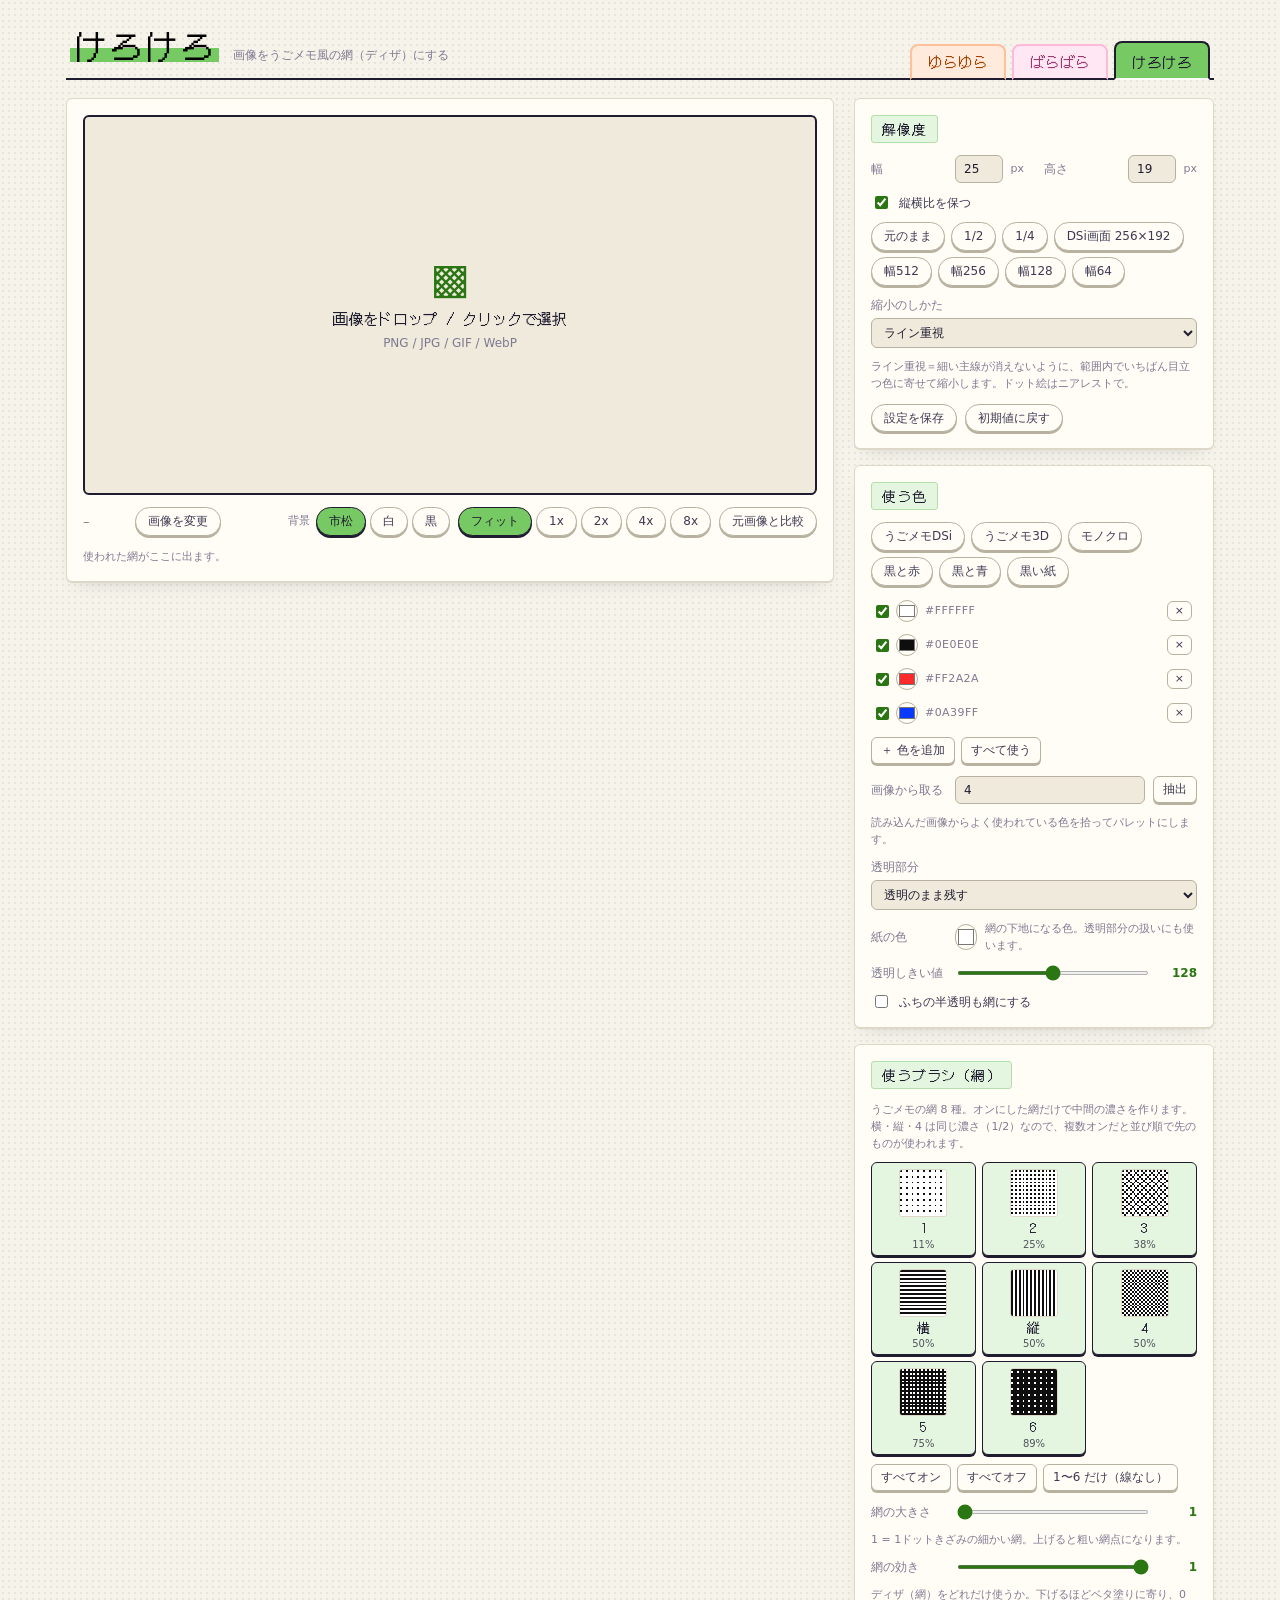
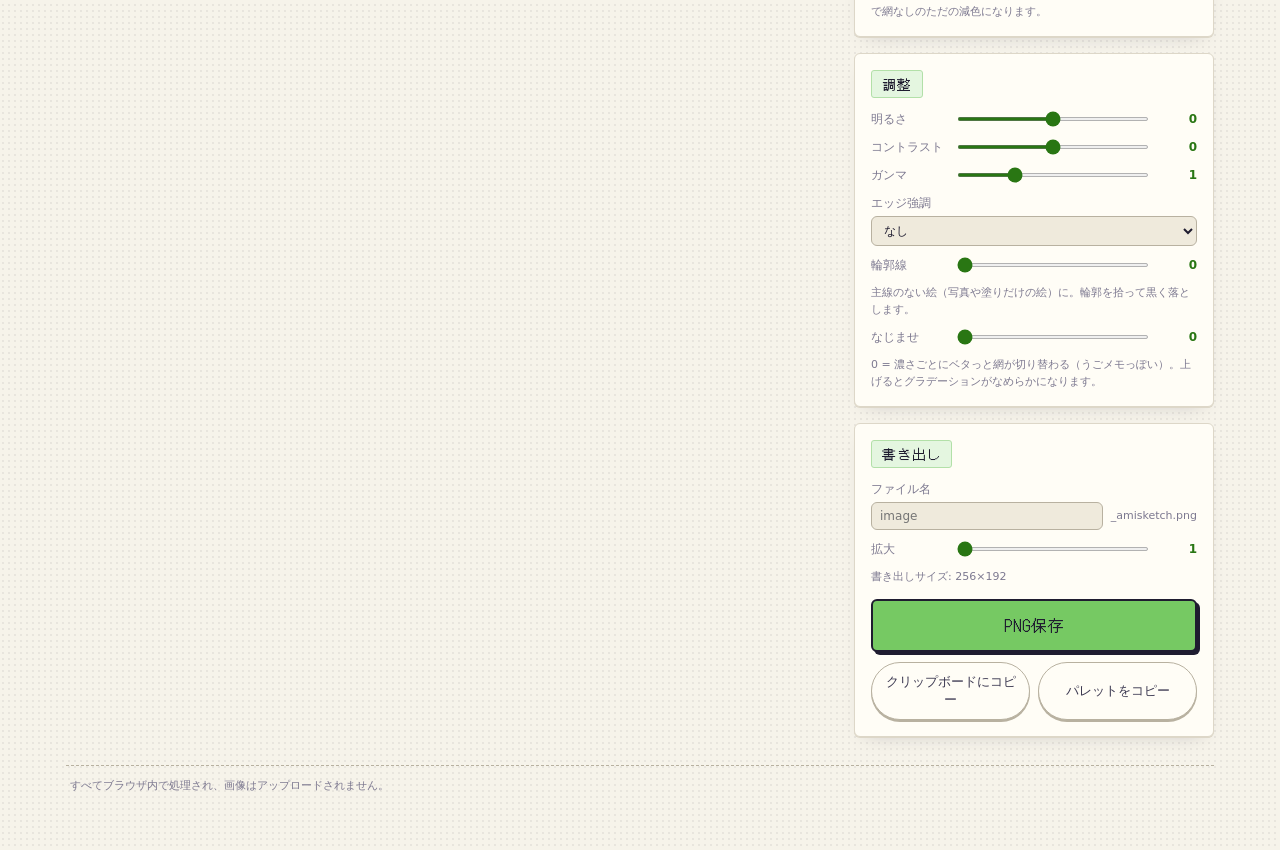
==== amisketch.html @ b122a14b "けろけろ(網ディザ)を追加し、3ツールを「うごスケッチ」としてまとめる - けろけろ: 画像をうごメモ風の網(ディザ)にするツールを新設。   うごメモの網8種・パレット・解像度・調整と、PNG/クリ" ====
<!DOCTYPE html>
<html lang="ja">
<head>
  <meta charset="UTF-8">
  <meta name="viewport" content="width=device-width, initial-scale=1.0">
  <title>けろけろ</title>
  <link rel="icon" href="data:image/svg+xml,%3Csvg xmlns='http://www.w3.org/2000/svg' viewBox='0 0 32 32'%3E%3Crect x='3' y='3' width='26' height='26' rx='6' fill='%2372c04a'/%3E%3C/svg%3E">
  <link rel="stylesheet" href="https://fonts.googleapis.com/css2?family=DotGothic16&display=swap">
  <link rel="stylesheet" href="./style.css">
  <link rel="stylesheet" href="./kiri.css">
  <link rel="stylesheet" href="./ami.css">
</head>
<body data-tool="kero">
  <div class="app">
    <header class="app-header">
      <div class="brand">
        <h1 class="wordmark">けろけろ</h1>
        <p class="tagline">画像をうごメモ風の網（ディザ）にする</p>
      </div>
      <nav class="tool-nav" aria-label="ツール">
        <a class="tool-link" data-tool="yura" href="./index.html">ゆらゆら</a>
        <a class="tool-link" data-tool="bara" href="./kirisketch.html">ばらばら</a>
        <a class="tool-link active" data-tool="kero" href="./amisketch.html">けろけろ</a>
      </nav>
    </header>

    <main class="layout">
      <!-- ================= PREVIEW ================= -->
      <section class="card preview">
        <div class="stage" id="stage">
          <canvas id="previewCanvas" width="1" height="1"></canvas>
          <div class="dropzone" id="dropzone">
            <div class="dz-inner">
              <div class="dz-icon">▩</div>
              <p class="dz-main">画像をドロップ / クリックで選択</p>
              <p class="dz-sub">PNG / JPG / GIF / WebP</p>
            </div>
          </div>
        </div>

        <div class="playbar">
          <span class="frame-count" id="sizeInfo">–</span>
          <button class="pb-btn" id="changeImage" title="別の画像に差し替え">画像を変更</button>
          <span class="spacer"></span>
          <div class="bg-group" id="bgGroup">
            <span class="bg-label">背景</span>
            <button class="pb-btn bg active" data-bg="checker">市松</button>
            <button class="pb-btn bg" data-bg="white">白</button>
            <button class="pb-btn bg" data-bg="black">黒</button>
          </div>
          <div class="zoom-group" id="zoomGroup">
            <button class="pb-btn zoom active" data-zoom="fit">フィット</button>
            <button class="pb-btn zoom" data-zoom="1">1x</button>
            <button class="pb-btn zoom" data-zoom="2">2x</button>
            <button class="pb-btn zoom" data-zoom="4">4x</button>
            <button class="pb-btn zoom" data-zoom="8">8x</button>
          </div>
          <button class="pb-btn" id="compareBtn" title="押している間だけ元画像を表示">元画像と比較</button>
        </div>
        <p class="hint" id="usageInfo">使われた網がここに出ます。</p>
      </section>

      <!-- ================= CONTROLS ================= -->
      <div class="panel">
        <input type="file" id="fileInput" accept="image/png,image/jpeg,image/gif,image/webp" hidden>

        <!-- Resolution -->
        <section class="card group">
          <h2 class="group-title">解像度</h2>
          <div class="grid">
            <label class="row">
              <span class="row-label">幅</span>
              <input type="number" data-param="outW" min="1" max="4096" step="1" class="num">
              <span class="row-unit">px</span>
            </label>
            <label class="row">
              <span class="row-label">高さ</span>
              <input type="number" data-param="outH" min="1" max="4096" step="1" class="num">
              <span class="row-unit">px</span>
            </label>
            <label class="row check span2">
              <input type="checkbox" data-param="lockAspect">
              <span>縦横比を保つ</span>
            </label>
            <div class="preset-row span2" id="sizePresets">
              <button class="preset-btn" data-size="orig">元のまま</button>
              <button class="preset-btn" data-size="0.5">1/2</button>
              <button class="preset-btn" data-size="0.25">1/4</button>
              <button class="preset-btn" data-size="dsi">DSi画面 256×192</button>
              <button class="preset-btn" data-size="w512">幅512</button>
              <button class="preset-btn" data-size="w256">幅256</button>
              <button class="preset-btn" data-size="w128">幅128</button>
              <button class="preset-btn" data-size="w64">幅64</button>
            </div>
            <label class="row col span2">
              <span class="row-label">縮小のしかた</span>
              <select data-param="resize">
                <option value="line">ライン重視</option>
                <option value="smooth">なめらか（バイキュービック）</option>
                <option value="nearest">ニアレストネイバー</option>
              </select>
            </label>
            <p class="hint span2">ライン重視＝細い主線が消えないように、範囲内でいちばん目立つ色に寄せて縮小します。ドット絵はニアレストで。</p>
          </div>
          <div class="config-row">
            <button class="pb-btn" id="saveConfig" title="現在の設定をこのブラウザに保存">設定を保存</button>
            <button class="pb-btn" id="resetConfig" title="すべての設定を初期値に戻す">初期値に戻す</button>
            <span class="config-status" id="configStatus"></span>
          </div>
        </section>

        <!-- Colours -->
        <section class="card group">
          <h2 class="group-title">使う色</h2>
          <div class="preset-row" id="palettePresets"></div>
          <div class="pal-list" id="palList"></div>
          <div class="pal-actions">
            <button class="mini-btn" id="addColor">＋ 色を追加</button>
            <button class="mini-btn" id="palAll">すべて使う</button>
          </div>
          <div class="grid" style="margin-top:12px">
            <label class="row span2">
              <span class="row-label">画像から取る</span>
              <input type="number" data-param="extractCount" min="2" max="12" step="1" class="num">
              <button class="mini-btn" id="extractPalette">抽出</button>
            </label>
            <p class="hint span2">読み込んだ画像からよく使われている色を拾ってパレットにします。</p>
            <label class="row col span2">
              <span class="row-label">透明部分</span>
              <select data-param="alphaMode">
                <option value="keep">透明のまま残す</option>
                <option value="paper">紙の色でうめる</option>
              </select>
            </label>
            <label class="row span2">
              <span class="row-label">紙の色</span>
              <input type="color" data-param="paper" class="bg-color">
              <span class="hint">網の下地になる色。透明部分の扱いにも使います。</span>
            </label>
            <label class="row span2">
              <span class="row-label">透明しきい値</span>
              <input type="range" data-param="alphaThreshold" min="1" max="254" step="1">
              <span class="row-val" data-for="alphaThreshold"></span>
            </label>
            <label class="row check span2">
              <input type="checkbox" data-param="edgeDither">
              <span>ふちの半透明も網にする</span>
            </label>
          </div>
        </section>

        <!-- Brushes -->
        <section class="card group">
          <h2 class="group-title">使うブラシ（網）</h2>
          <p class="hint">うごメモの網 8 種。オンにした網だけで中間の濃さを作ります。横・縦・4 は同じ濃さ（1/2）なので、複数オンだと並び順で先のものが使われます。</p>
          <div class="brush-grid" id="brushGrid"></div>
          <div class="pal-actions">
            <button class="mini-btn" id="brushAll">すべてオン</button>
            <button class="mini-btn" id="brushNone">すべてオフ</button>
            <button class="mini-btn" id="brushDots">1〜6 だけ（線なし）</button>
          </div>
          <div class="grid" style="margin-top:12px">
            <label class="row span2">
              <span class="row-label">網の大きさ</span>
              <input type="range" data-param="tileScale" min="1" max="6" step="1">
              <span class="row-val" data-for="tileScale"></span>
            </label>
            <p class="hint span2">1 = 1ドットきざみの細かい網。上げると粗い網点になります。</p>
            <label class="row span2">
              <span class="row-label">網の効き</span>
              <input type="range" data-param="ditherAmount" min="0" max="1" step="0.05">
              <span class="row-val" data-for="ditherAmount"></span>
            </label>
            <p class="hint span2">ディザ（網）をどれだけ使うか。下げるほどベタ塗りに寄り、0 で網なしのただの減色になります。</p>
          </div>
        </section>

        <!-- Adjust -->
        <section class="card group">
          <h2 class="group-title">調整</h2>
          <div class="grid">
            <label class="row span2">
              <span class="row-label">明るさ</span>
              <input type="range" data-param="brightness" min="-100" max="100" step="1">
              <span class="row-val" data-for="brightness"></span>
            </label>
            <label class="row span2">
              <span class="row-label">コントラスト</span>
              <input type="range" data-param="contrast" min="-100" max="100" step="1">
              <span class="row-val" data-for="contrast"></span>
            </label>
            <label class="row span2">
              <span class="row-label">ガンマ</span>
              <input type="range" data-param="gamma" min="0.2" max="3" step="0.05">
              <span class="row-val" data-for="gamma"></span>
            </label>
            <label class="row col span2">
              <span class="row-label">エッジ強調</span>
              <select data-param="edge">
                <option value="0">なし</option>
                <option value="1">弱</option>
                <option value="2">中</option>
                <option value="3">強</option>
              </select>
            </label>
            <label class="row span2">
              <span class="row-label">輪郭線</span>
              <input type="range" data-param="outline" min="0" max="1" step="0.05">
              <span class="row-val" data-for="outline"></span>
            </label>
            <p class="hint span2">主線のない絵（写真や塗りだけの絵）に。輪郭を拾って黒く落とします。</p>
            <label class="row span2">
              <span class="row-label">なじませ</span>
              <input type="range" data-param="errorMix" min="0" max="1" step="0.05">
              <span class="row-val" data-for="errorMix"></span>
            </label>
            <p class="hint span2">0 = 濃さごとにベタっと網が切り替わる（うごメモっぽい）。上げるとグラデーションがなめらかになります。</p>
          </div>
        </section>

        <!-- Export -->
        <section class="card group export">
          <h2 class="group-title">書き出し</h2>
          <div class="grid">
            <label class="row col span2">
              <span class="row-label">ファイル名</span>
              <div class="name-row">
                <input type="text" id="baseName" class="num" placeholder="image">
                <span class="row-unit">_amisketch.png</span>
              </div>
            </label>
            <label class="row span2">
              <span class="row-label">拡大</span>
              <input type="range" data-param="exportScale" min="1" max="12" step="1">
              <span class="row-val" data-for="exportScale"></span>
            </label>
            <p class="hint span2">書き出しサイズ: <span id="exportSize">–</span></p>
          </div>
          <button class="export-btn primary" id="exportPng">PNG保存</button>
          <div class="export-grid">
            <button class="export-btn" id="copyPng">クリップボードにコピー</button>
            <button class="export-btn" id="exportPalette">パレットをコピー</button>
          </div>
        </section>
      </div>
    </main>

    <footer class="app-footer">
      すべてブラウザ内で処理され、画像はアップロードされません。
    </footer>
  </div>

  <script type="module" src="./src/ami/app.js"></script>
</body>
</html>
---- style.css ----
/* うごスケッチ 共通スタイル
 *
 * 方向: 「メモ帳」。明るい紙の上に、ツールごとに色の違うインデックスタブと
 * 帯見出しが乗っている。うごメモ（動くメモ帳）が出発点なので、見出しは
 * ピクセルフォント (DotGothic16)、ページ地には薄い網点の紙目、プレビューは
 * 濃い縁の「窓」。押せるものは押すとへこむ。
 *
 * ツールの色は body[data-tool] で色相だけ差し替える。明度・彩度は共通なので
 * 3 つ並んでも同じ重さに見える。
 */
:root {
  --paper: #f6f3ea;          /* ページの地。少し黄みの紙 */
  --sheet: #fffdf6;          /* カード（1 枚の紙） */
  --well: #efeadc;           /* へこんだ面（入力欄、ステージの地） */
  --line: #ddd7c8;           /* 薄い罫線 */
  --line-2: #b8b1a0;         /* ボタンの縁 */
  --ink: #1f1c30;            /* 濃い青紫寄りの黒 */
  --ink-2: #3d3a52;          /* 本文 */
  --muted: #7d7990;
  --warn: #d4573f;
  --grain: rgba(31, 28, 48, 0.07);

  --hue: 50;                 /* ツールごとに上書き */

  --radius: 6px;
  --font: system-ui, -apple-system, "Segoe UI", "Hiragino Kaku Gothic ProN", "Hiragino Sans", Meiryo, sans-serif;
  --font-display: "DotGothic16", "Hiragino Kaku Gothic ProN", "Hiragino Sans", Meiryo, sans-serif;
}
body[data-tool="yura"] { --hue: 50; }    /* 橙: ゆらゆら */
body[data-tool="bara"] { --hue: 350; }   /* 桃: ばらばら */
body[data-tool="kero"] { --hue: 140; }   /* 緑: けろけろ */
/* --hue を差し替える要素（body と各タブ）の上で組み立てる。:root に書くと
   色相 50 で解決済みの値が継承されて、全ページ橙になる。 */
body, .tool-link {
  --accent: oklch(0.76 0.16 var(--hue));
  --accent-deep: oklch(0.5 0.15 var(--hue));
  --accent-soft: oklch(0.955 0.035 var(--hue));
  --accent-line: oklch(0.86 0.09 var(--hue));
}

* { box-sizing: border-box; }

html, body {
  margin: 0;
  min-height: 100%;
}

body {
  background-color: var(--paper);
  /* 紙目。網点ツールの前口上でもある */
  background-image: radial-gradient(var(--grain) 0.7px, transparent 0.9px);
  background-size: 6px 6px;
  color: var(--ink-2);
  font-family: var(--font);
  font-size: 13px;
  line-height: 1.5;
}

/* ---------- App shell ---------- */
.app {
  max-width: 1180px;
  margin: 0 auto;
  padding: 0 16px 56px;
  display: flex;
  flex-direction: column;
  min-height: 100vh;
}

/* ---------- Header: 名前とタブ ---------- */
.app-header {
  display: flex;
  align-items: flex-end;
  gap: 24px;
  flex-wrap: wrap;
  padding: 28px 4px 0;
  margin-bottom: 18px;
  border-bottom: 2px solid var(--ink);
}
.brand {
  display: flex;
  align-items: baseline;
  gap: 14px;
  flex-wrap: wrap;
  padding-bottom: 14px;
}
.wordmark {
  margin: 0;
  font-family: var(--font-display);
  font-weight: 400;
  font-size: 34px;
  line-height: 1;
  letter-spacing: 0.04em;
  color: var(--ink);
  /* マーカーで引いた帯 */
  background: linear-gradient(transparent 58%, var(--accent) 58%);
  padding: 0 4px;
}
/* 桃・緑の帯の上では、青紫寄りの墨より真っ黒のほうが字が締まる */
body[data-tool="bara"] .wordmark,
body[data-tool="kero"] .wordmark { color: #000; }
.tagline {
  margin: 0;
  color: var(--muted);
  font-size: 12px;
}

/* インデックスタブ。ページ下端の罫線に貼りついていて、開いているタブだけ
   罫線とつながる。各タブは自分のツール色を持つ。 */
.tool-nav {
  margin-left: auto;
  display: flex;
  gap: 6px;
  align-items: flex-end;
}
.tool-link {
  display: block;
  padding: 8px 16px 9px;
  margin-bottom: -2px;
  border: 2px solid var(--accent-line);
  border-bottom-color: var(--ink);
  border-radius: 8px 8px 0 0;
  background: var(--accent-soft);
  color: var(--accent-deep);
  font-family: var(--font-display);
  font-size: 15px;
  line-height: 1;
  text-decoration: none;
  transition: transform 0.08s;
}
.tool-link[data-tool="yura"] { --hue: 50; }
.tool-link[data-tool="bara"] { --hue: 350; }
.tool-link[data-tool="kero"] { --hue: 140; }
.tool-link:hover { transform: translateY(-2px); }
.tool-link.active {
  border-color: var(--ink);
  border-bottom-color: var(--sheet);
  background: var(--accent);
  color: var(--ink);
  padding-top: 11px;
}
.tool-link.active:hover { transform: none; }

/* ---------- Layout ---------- */
/* 左: プレビュー（画面に貼りつく）, 右: 操作パネル。ばらばらの切り出し結果は
   左列のプレビューの下に落ちる。 */
.layout {
  display: grid;
  grid-template-columns: minmax(0, 1fr) 360px;
  gap: 20px;
  align-items: start;
}
.panel {
  display: flex;
  flex-direction: column;
  gap: 16px;
  min-width: 0;
}
/* sticky は自分のグリッド領域（＝パネルと同じ高さの行）の中で効く。
   プレビューの下に別のカードがあるページは .main-col で包み、列の高さ
   いっぱいに伸ばして、その中で貼りつかせる。 */
.preview {
  position: sticky;
  top: 12px;
  min-width: 0;
  z-index: 2;
}
.main-col { align-self: stretch; min-width: 0; }
.main-col .preview { margin-bottom: 20px; }
.results-card { min-width: 0; }

/* ---------- Card: 1 枚の紙 ---------- */
.card {
  background: var(--sheet);
  border: 1px solid var(--line);
  border-radius: var(--radius);
  padding: 16px;
  box-shadow: 0 1px 0 var(--line), 0 8px 18px -12px rgba(31, 28, 48, 0.25);
}

/* ---------- Preview: 窓 ---------- */
.preview {
  display: flex;
  flex-direction: column;
  gap: 12px;
}
.stage {
  position: relative;
  height: 340px;
  display: flex;
  align-items: center;
  justify-content: center;
  background: var(--well);
  border: 2px solid var(--ink);
  border-radius: var(--radius);
  overflow: hidden;
  min-width: 0;
  /* 画像の上でのホイールは拡大縮小に使う。指 1 本の縦スワイプはページの
     スクロールに残し、はみ出しているとき (.pannable) だけ全方向を受け取る。 */
  touch-action: pan-y;
}
.stage.pannable { touch-action: none; }

/* 画像の下地（市松 / 白 / 黒 / 任意色）。窓いっぱいに敷くので、画像が窓より
   小さくても「いま何色の上に置いているか」が見える。画像が入るまでは出さない。 */
.stage.has-art.bg-checker {
  /* 透明部分に見える市松。紙より少しだけ沈んだ色 */
  background-color: #ebe6d8;
  background-image:
    conic-gradient(#f7f3e8 25%, transparent 0 50%, #f7f3e8 0 75%, transparent 0);
  background-size: 16px 16px;
}
.stage.has-art.bg-white { background: #ffffff; }
.stage.has-art.bg-custom { background: var(--stage-bg, var(--well)); }
.stage.has-art.bg-black { background: #111111; }

#previewCanvas {
  image-rendering: pixelated;
  flex: none;
  /* 拡大時は窓からはみ出させて、ドラッグで動かす（src/viewer.js） */
  max-width: none;
  max-height: none;
}
.stage.pannable #previewCanvas:not(.picking) { cursor: grab; }
.stage.dragging #previewCanvas { cursor: grabbing; }
#previewCanvas.empty { display: none; }

.dropzone {
  position: absolute;
  inset: 0;
  display: flex;
  align-items: center;
  justify-content: center;
  cursor: pointer;
  color: var(--muted);
}
.dropzone.hidden { display: none; }
.stage.dragover,
.stage.has-art.dragover {
  border-color: var(--accent-deep);
  background: var(--accent-soft);
  background-image: none;
}
.stage.dragover .dropzone { color: var(--accent-deep); }
.dz-inner { text-align: center; }
.dz-icon { font-size: 42px; color: var(--accent-deep); margin-bottom: 8px; line-height: 1; }
.dz-main { margin: 0 0 4px; font-size: 15px; color: var(--ink); font-family: var(--font-display); }
.dz-sub { margin: 0; font-size: 12px; }

.progress {
  position: absolute;
  left: 0; top: 0; right: 0;
  height: 4px;
  background: transparent;
  opacity: 0;
  transition: opacity 0.2s;
}
.progress.active { opacity: 1; }
.progress-bar {
  height: 100%;
  width: 0;
  background: var(--accent-deep);
  transition: width 0.1s linear;
}

/* ---------- Buttons: 押すとへこむ ---------- */
.pb-btn,
.preset-btn,
.mini-btn,
.tab,
.export-btn {
  background: var(--sheet);
  color: var(--ink-2);
  border: 1.5px solid var(--line-2);
  border-radius: 999px;
  padding: 5px 12px;
  font-size: 12px;
  font-family: var(--font);
  line-height: 1.4;
  cursor: pointer;
  box-shadow: 0 2px 0 var(--line-2);
  transition: transform 0.06s, box-shadow 0.06s, background-color 0.12s, border-color 0.12s;
}
.pb-btn:hover,
.preset-btn:hover,
.mini-btn:hover,
.tab:hover,
.export-btn:hover {
  border-color: var(--ink);
  color: var(--ink);
  box-shadow: 0 2px 0 var(--ink);
}
.pb-btn:active,
.preset-btn:active,
.mini-btn:active,
.tab:active,
.export-btn:active {
  transform: translateY(2px);
  box-shadow: 0 0 0 var(--ink);
}
.pb-btn:disabled,
.export-btn:disabled {
  opacity: 0.45;
  cursor: not-allowed;
  transform: none;
  box-shadow: 0 2px 0 var(--line-2);
  border-color: var(--line-2);
  color: var(--ink-2);
}
/* 選択中: ツール色で塗る */
.pb-btn.active,
.pb-btn.zoom.active,
.pb-btn.bg.active,
.tab.active,
.holding {
  background: var(--accent);
  color: var(--ink);
  border-color: var(--ink);
  box-shadow: 0 2px 0 var(--ink);
}
.mini-btn { border-radius: 6px; padding: 4px 9px; font-size: 12px; }
.mini-btn.holding { background: var(--accent); border-color: var(--ink); color: var(--ink); }

/* ---------- Play bar ---------- */
.playbar {
  display: flex;
  align-items: center;
  gap: 8px;
  flex-wrap: wrap;
}
.config-row {
  display: flex;
  align-items: center;
  gap: 8px;
  margin-top: 12px;
}
.config-status { color: var(--accent-deep); font-size: 11px; }
.frame-count {
  color: var(--muted);
  font-variant-numeric: tabular-nums;
  min-width: 44px;
}
.spacer { flex: 1; }
.zoom-group { display: flex; gap: 4px; }

.bg-group { display: flex; align-items: center; gap: 4px; }
.bg-label { color: var(--muted); font-size: 11px; margin-right: 2px; }
.bg-color {
  width: 26px;
  height: 26px;
  padding: 0;
  border: 1.5px solid var(--line-2);
  border-radius: 999px;
  background: none;
  cursor: pointer;
}
.bg-color.active { border-color: var(--ink); box-shadow: 0 0 0 2px var(--accent); }

/* ---------- Control groups: 帯見出し ---------- */
.group-title {
  display: inline-block;
  margin: 0 0 12px;
  padding: 3px 10px 2px;
  font-family: var(--font-display);
  font-size: 14px;
  font-weight: 400;
  letter-spacing: 0.06em;
  color: var(--ink);
  background: var(--accent-soft);
  border: 1px solid var(--accent-line);
  border-radius: 3px;
}

/* Two-column dense grid inside a section */
.grid {
  display: grid;
  grid-template-columns: repeat(2, minmax(0, 1fr));
  gap: 10px 20px;
  align-items: center;
}
.grid .span2 { grid-column: 1 / -1; }

.row {
  display: flex;
  align-items: center;
  gap: 8px;
}
.row.col { flex-direction: column; align-items: stretch; gap: 4px; }
.row-label {
  flex: 0 0 76px;
  color: var(--muted);
  font-size: 12px;
}
.row.col .row-label { flex: none; }
.row input[type="range"] {
  flex: 1;
  min-width: 0;
  accent-color: var(--accent-deep);
  height: 4px;
}
.row input[type="range"]:disabled { opacity: 0.4; cursor: not-allowed; }
.row-val {
  flex: 0 0 38px;
  text-align: right;
  font-variant-numeric: tabular-nums;
  font-size: 12px;
  color: var(--accent-deep);
  font-weight: 600;
}
.row.check {
  align-items: center;
  gap: 8px;
}
.row.check input { accent-color: var(--accent-deep); }
.row.check span { font-size: 12px; }

select, .num {
  background: var(--well);
  color: var(--ink);
  border: 1px solid var(--line-2);
  border-radius: 6px;
  padding: 6px 8px;
  font-size: 12px;
  font-family: var(--font);
}
select { width: 100%; }
select:focus, .num:focus { outline: none; border-color: var(--accent-deep); box-shadow: 0 0 0 2px var(--accent-soft); }
.num { flex: 1; min-width: 0; }
.row-unit { flex: 0 0 auto; color: var(--muted); font-size: 11px; }

.hint {
  margin: 0;
  font-size: 11px;
  color: var(--muted);
  line-height: 1.55;
}
.warn {
  margin: 10px 0 0;
  font-size: 11px;
  color: var(--warn);
}

/* ---------- Presets ---------- */
.preset-row { display: flex; flex-wrap: wrap; gap: 6px; }

/* ---------- Tabs (モード切替) ---------- */
.tabs { display: flex; gap: 8px; }
.tab { flex: 1; padding: 8px 6px; text-align: center; }

/* ---------- Swatches ---------- */
.swatches {
  display: flex;
  flex-wrap: wrap;
  gap: 3px;
  margin-top: 2px;
}
.swatch {
  width: 16px;
  height: 16px;
  border-radius: 3px;
  border: 1px solid rgba(31, 28, 48, 0.35);
}

/* ---------- Export ---------- */
.export-grid {
  display: grid;
  grid-template-columns: repeat(2, minmax(0, 1fr));
  gap: 8px;
}
.export-btn {
  display: block;
  width: 100%;
  padding: 10px;
  font-size: 13px;
}
.export-btn.primary {
  margin: 14px 0 10px;
  padding: 13px;
  background: var(--accent);
  color: var(--ink);
  border: 2px solid var(--ink);
  border-radius: 6px;
  font-family: var(--font-display);
  font-size: 16px;
  letter-spacing: 0.06em;
  box-shadow: 3px 3px 0 var(--ink);
}
.export-btn.primary:hover {
  transform: translate(-1px, -1px);
  box-shadow: 4px 4px 0 var(--ink);
}
.export-btn.primary:active {
  transform: translate(2px, 2px);
  box-shadow: 1px 1px 0 var(--ink);
}
.export-btn.primary:disabled { transform: none; box-shadow: 3px 3px 0 var(--ink); }

/* ---------- Footer ---------- */
.app-footer {
  margin-top: 28px;
  padding: 12px 4px 0;
  border-top: 1px dashed var(--line-2);
  color: var(--muted);
  font-size: 11px;
}

/* ---------- Narrow: 1 列。プレビューは上に貼りつく ---------- */
@media (max-width: 900px) {
  /* 1 列。flex にするとプレビューの sticky の基準が .layout 全体になり、
     操作パネルを最後までスクロールしても上に残る。 */
  .layout { display: flex; flex-direction: column; gap: 16px; }
  .main-col { display: contents; }
  .main-col .preview { margin-bottom: 0; }
  .preview { order: 0; }
  .panel { order: 1; }
  .results-card { order: 2; }
  .preview {
    position: sticky;
    top: 0;
    z-index: 10;
    /* 紙の縁までいっぱいに広げて、下を流れる操作パネルを隠す */
    margin: 0 -8px;
    border-radius: 0 0 var(--radius) var(--radius);
    box-shadow: 0 10px 18px -10px rgba(31, 28, 48, 0.35);
  }
  .stage { height: 32vh; min-height: 180px; }
  .app-header { padding-top: 18px; gap: 12px; }
  .tool-nav { margin-left: 0; width: 100%; }
  .tool-link { flex: 1; text-align: center; padding-left: 8px; padding-right: 8px; }
}

/* ---------- Mobile ---------- */
@media (max-width: 600px) {
  .grid { grid-template-columns: 1fr; gap: 9px; }
  .grid .span2 { grid-column: auto; }
  .export-grid { grid-template-columns: 1fr; }
  .wordmark { font-size: 28px; }
}
---- kiri.css ----
/* ばらばら 固有のスタイル（共通の style.css の上に乗る） */

/* ステージは 1 枚の静止画。はみ出した分はドラッグで動かす（src/viewer.js）。 */
#stage { height: 380px; }
#previewCanvas { cursor: pointer; }
#previewCanvas.picking { cursor: crosshair; }

.name-row { display: flex; align-items: center; gap: 8px; }
.name-row .num { flex: 1; }

/* ---------- 切り出し結果 ---------- */
.results-head {
  display: flex;
  align-items: center;
  gap: 10px;
  flex-wrap: wrap;
  margin-bottom: 10px;
}
.results-head .group-title { margin: 0; }
.results-actions { margin-left: auto; display: flex; gap: 6px; }
.count-pill {
  color: var(--accent-deep);
  letter-spacing: 0;
  font-variant-numeric: tabular-nums;
}

.thumb-grid {
  display: grid;
  grid-template-columns: repeat(auto-fill, minmax(96px, 1fr));
  gap: 8px;
  max-height: 420px;
  overflow-y: auto;
}
.thumb {
  border: 1px solid var(--line);
  border-radius: 6px;
  padding: 4px;
  background: var(--sheet);
}
.thumb.off { opacity: 0.35; border-style: dashed; }
.thumb-img {
  height: 66px;
  display: flex;
  align-items: center;
  justify-content: center;
  cursor: pointer;
  border-radius: 4px;
  background-color: #ebe6d8;
  background-image:
    conic-gradient(#f7f3e8 25%, transparent 0 50%, #f7f3e8 0 75%, transparent 0);
  background-size: 12px 12px;
  overflow: hidden;
}
.thumb-img canvas {
  max-width: 100%;
  max-height: 100%;
  image-rendering: pixelated;
}
.thumb-bar {
  display: flex;
  align-items: center;
  gap: 4px;
  margin-top: 4px;
}
.thumb-label {
  flex: 1;
  min-width: 0;
  font-size: 10px;
  color: var(--muted);
  font-variant-numeric: tabular-nums;
  overflow: hidden;
  text-overflow: ellipsis;
  white-space: nowrap;
}
.thumb-bar .mini-btn { padding: 1px 6px; font-size: 11px; line-height: 1.4; box-shadow: none; }

@media (max-width: 900px) {
  #stage { height: 32vh; min-height: 180px; }
  .thumb-grid { max-height: 300px; }
}
---- ami.css ----
/* けろけろ 固有のスタイル（共通の style.css の上に乗る） */

/* ステージは 1 枚の静止画。はみ出した分はドラッグで動かす（src/viewer.js）。 */
#stage { height: 380px; }

.name-row { display: flex; align-items: center; gap: 8px; }
.name-row .num { flex: 1; }

/* ---------- パレット ---------- */
.pal-list {
  display: flex;
  flex-direction: column;
  gap: 4px;
  margin-top: 10px;
}
.pal-row {
  display: flex;
  align-items: center;
  gap: 7px;
  padding: 3px 4px;
  border: 1px solid transparent;
  border-radius: 6px;
}
.pal-row.off { opacity: 0.4; }
.pal-row:hover { border-color: var(--line); }
.pal-row input[type="checkbox"] { accent-color: var(--accent-deep); margin: 0; }
.pal-row .bg-color { width: 22px; height: 22px; flex: none; }
.pal-hex {
  flex: 1;
  min-width: 0;
  font-size: 11px;
  color: var(--muted);
  font-variant-numeric: tabular-nums;
  letter-spacing: 0.04em;
}
.pal-row .mini-btn { padding: 1px 7px; font-size: 11px; line-height: 1.5; box-shadow: none; }

.pal-actions {
  display: flex;
  flex-wrap: wrap;
  gap: 6px;
  margin-top: 9px;
}

/* ---------- ブラシ（網） ---------- */
.brush-grid {
  display: grid;
  grid-template-columns: repeat(auto-fill, minmax(82px, 1fr));
  gap: 6px;
  margin-top: 10px;
}
.brush {
  position: relative;
  display: flex;
  flex-direction: column;
  align-items: center;
  gap: 3px;
  padding: 6px 3px 5px;
  background: var(--sheet);
  border: 1.5px solid var(--line-2);
  border-radius: 6px;
  color: var(--muted);
  font-family: var(--font);
  font-size: 10px;
  cursor: pointer;
  box-shadow: 0 2px 0 var(--line-2);
  transition: transform 0.06s, box-shadow 0.06s;
}
.brush:hover { border-color: var(--ink); box-shadow: 0 2px 0 var(--ink); }
.brush:active { transform: translateY(2px); box-shadow: none; }
.brush.on {
  border-color: var(--ink);
  background: var(--accent-soft);
  color: var(--ink);
  box-shadow: 0 2px 0 var(--ink);
}
.brush canvas {
  width: 48px;
  height: 48px;
  image-rendering: pixelated;
  border-radius: 3px;
  border: 1px solid var(--line);
}
.brush-name {
  line-height: 1.2;
  text-align: center;
  font-family: var(--font-display);
  font-size: 13px;
}
.brush-density {
  font-variant-numeric: tabular-nums;
  opacity: 0.75;
}
/* 右上の点 = 直前の描画で実際に使われた網。同じ濃さの網が他にオンだと
   そちらが勝つので、オンにしても点がつかないことがある。 */
.brush.used::after {
  content: "";
  position: absolute;
  top: 5px;
  right: 5px;
  width: 7px;
  height: 7px;
  border-radius: 999px;
  background: var(--accent);
  border: 1px solid var(--ink);
}

@media (max-width: 900px) {
  #stage { height: 32vh; min-height: 180px; }
}
@media (max-width: 600px) {
  .brush-grid { grid-template-columns: repeat(auto-fill, minmax(72px, 1fr)); }
}
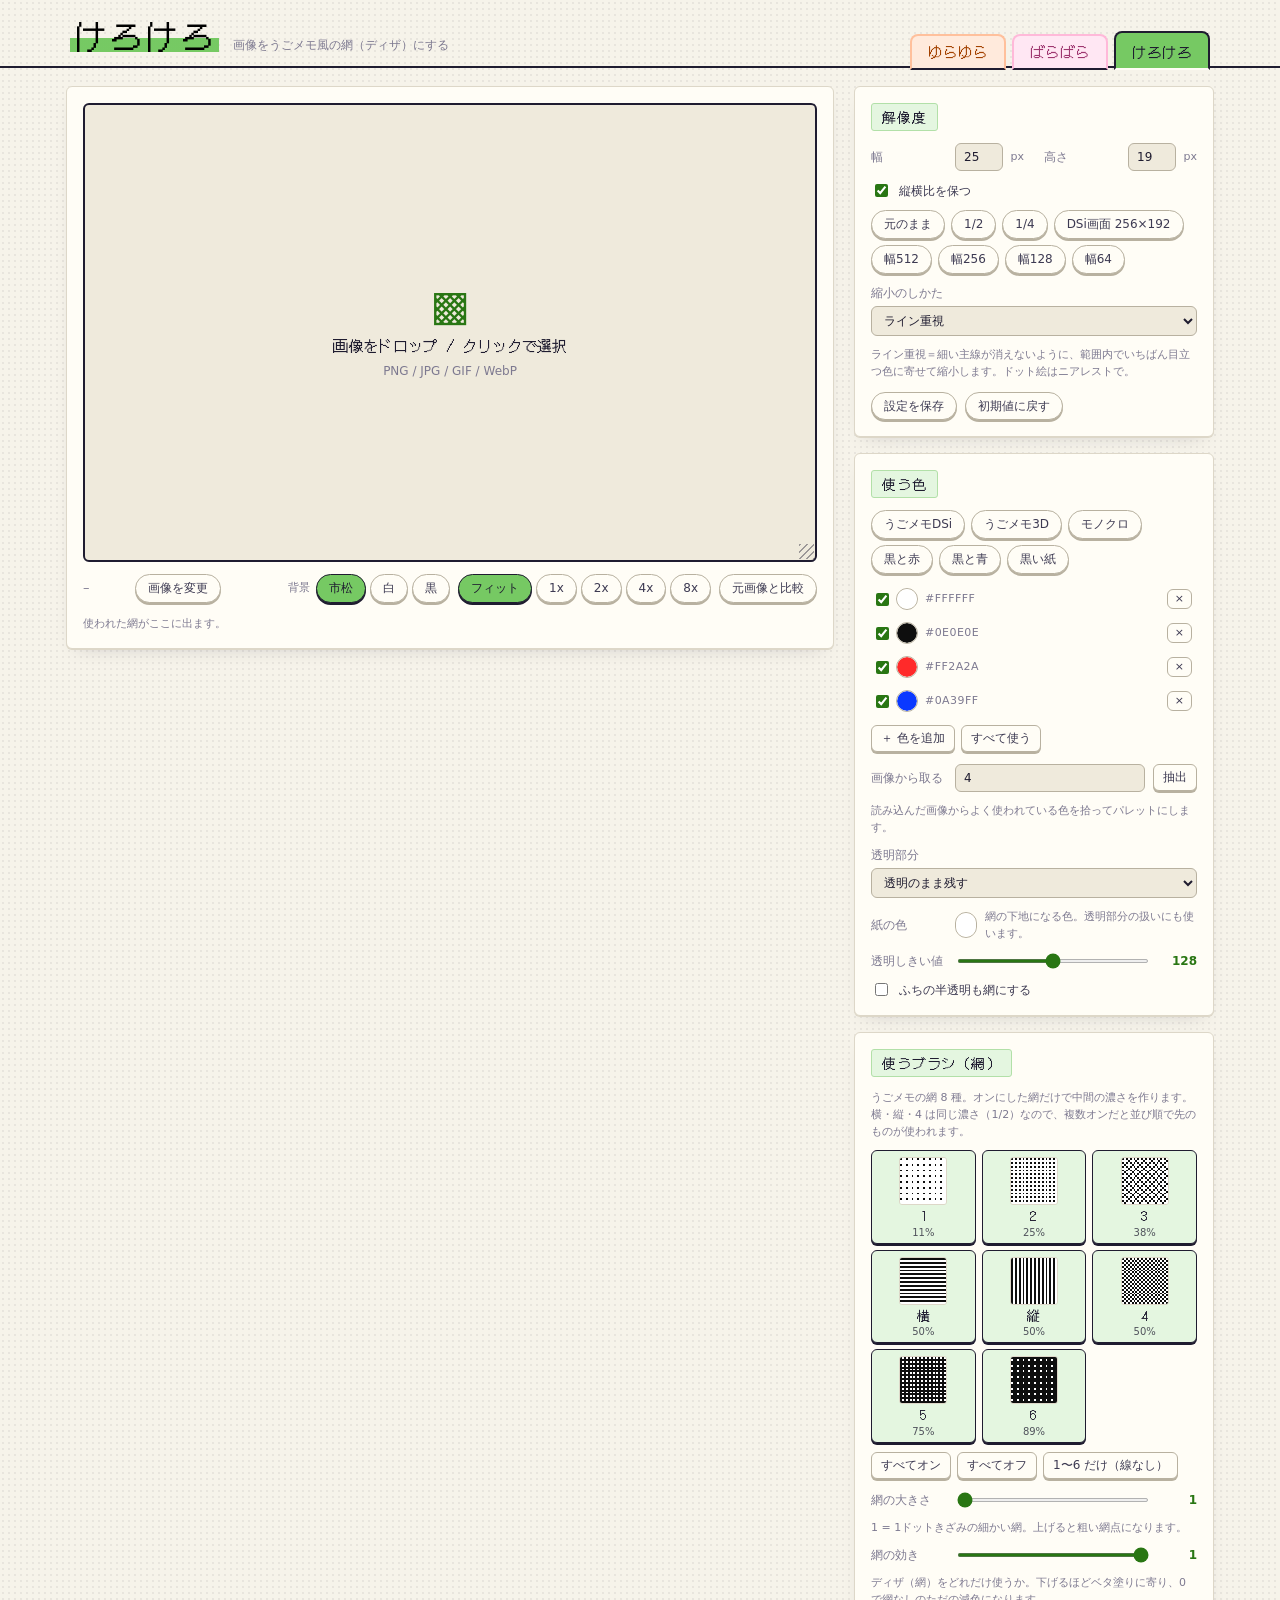
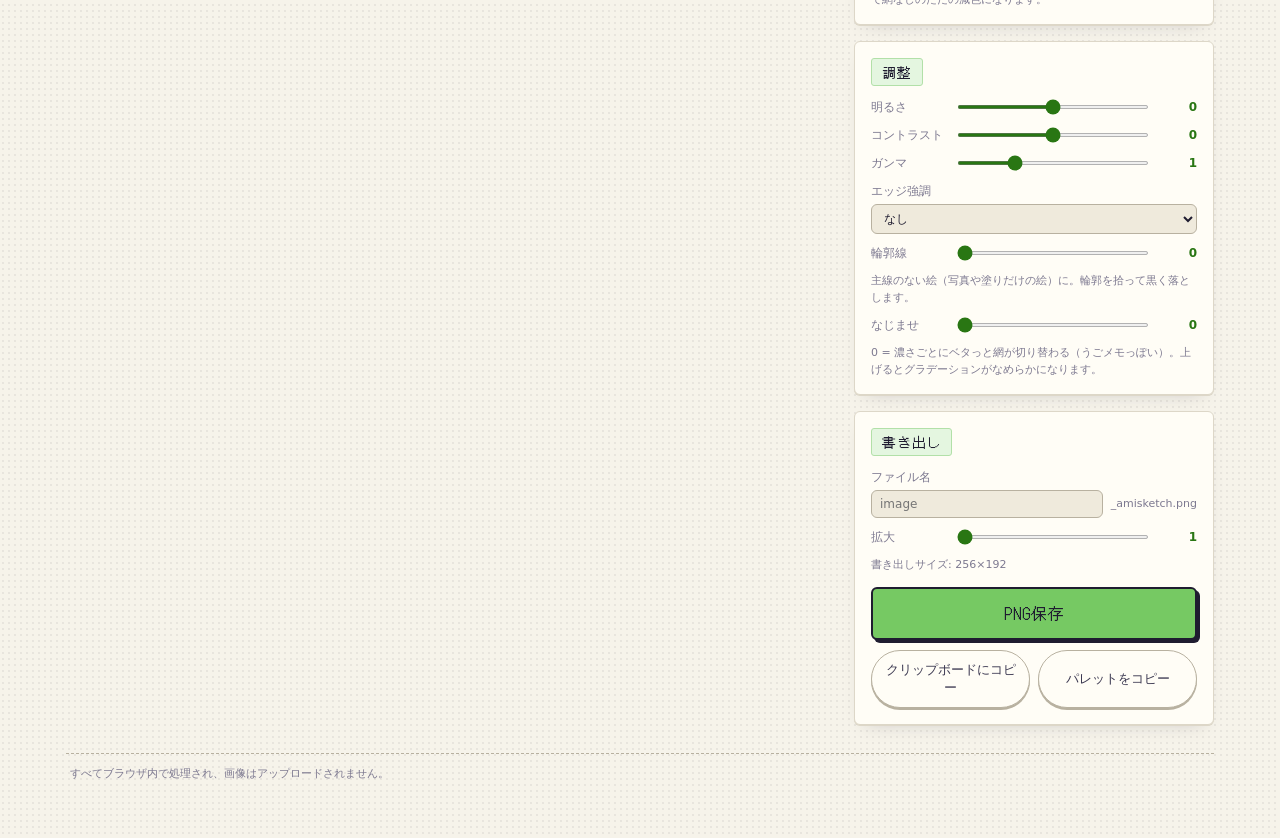
==== commit 7b44db4a: "見出しを上端に貼りつけ、プレビューの枠を16:10＋高さ可変にする - 見出しの帯（名前とツールタブ）をスクロールしても消えないように固定。   高さは src/shell.js が --header" ====
--- a/amisketch.html
+++ b/amisketch.html
@@ -250,6 +250,7 @@
     </footer>
   </div>
 
+  <script type="module" src="./src/shell.js"></script>
   <script type="module" src="./src/ami/app.js"></script>
 </body>
 </html>
--- a/style.css
+++ b/style.css
@@ -44,6 +44,8 @@
   margin: 0;
   min-height: 100%;
 }
+/* 見出しの帯を画面の端まで伸ばすのに 100vw を使う。はみ出しぶんは切る。 */
+html { overflow-x: clip; }
 
 body {
   background-color: var(--paper);
@@ -67,13 +69,33 @@
 }
 
 /* ---------- Header: 名前とタブ ---------- */
+/* 上端に貼りついたまま。高さは src/shell.js が --header-h に書き出していて、
+   下のプレビューはその分だけ下げて貼りつく。 */
 .app-header {
+  position: sticky;
+  top: 0;
+  z-index: 20;
   display: flex;
   align-items: flex-end;
   gap: 24px;
   flex-wrap: wrap;
-  padding: 28px 4px 0;
+  padding: 18px 4px 0;
   margin-bottom: 18px;
+}
+/* 地は画面の端まで。下を流れる紙が横から覗かないように、ページと同じ紙目で
+   塗りつぶして、罫線もここに引く。 */
+.app-header::before {
+  content: "";
+  position: absolute;
+  top: 0;
+  bottom: 0;
+  left: 50%;
+  width: 100vw;
+  transform: translateX(-50%);
+  z-index: -1;
+  background-color: var(--paper);
+  background-image: radial-gradient(var(--grain) 0.7px, transparent 0.9px);
+  background-size: 6px 6px;
   border-bottom: 2px solid var(--ink);
 }
 .brand {
@@ -160,7 +182,7 @@
    いっぱいに伸ばして、その中で貼りつかせる。 */
 .preview {
   position: sticky;
-  top: 12px;
+  top: calc(var(--header-h, 0px) + 12px);
   min-width: 0;
   z-index: 2;
 }
@@ -185,7 +207,10 @@
 }
 .stage {
   position: relative;
-  height: 340px;
+  /* 既定は 16:10。右下の角をドラッグすると高さを変えられる（src/viewer.js が
+     inline の height を入れる）。 */
+  aspect-ratio: 16 / 10;
+  min-height: 140px;
   display: flex;
   align-items: center;
   justify-content: center;
@@ -223,6 +248,25 @@
 .stage.pannable #previewCanvas:not(.picking) { cursor: grab; }
 .stage.dragging #previewCanvas { cursor: grabbing; }
 #previewCanvas.empty { display: none; }
+
+/* 右下の角つまみ。斜めの筋 2 本だけの控えめなもの。 */
+.stage-resize {
+  position: absolute;
+  right: 0;
+  bottom: 0;
+  /* 見た目は 16px 角だけど、つまみやすいように当たりは少し大きく取る */
+  width: 24px;
+  height: 24px;
+  z-index: 6;
+  cursor: ns-resize;
+  opacity: 0.4;
+  background-image: repeating-linear-gradient(135deg, var(--ink) 0 1.5px, transparent 1.5px 5px);
+  background-size: 15px 15px;
+  background-position: right 1px bottom 1px;
+  background-repeat: no-repeat;
+  touch-action: none;
+}
+.stage-resize:hover { opacity: 0.85; }
 
 .dropzone {
   position: absolute;
@@ -354,6 +398,10 @@
   cursor: pointer;
 }
 .bg-color.active { border-color: var(--ink); box-shadow: 0 0 0 2px var(--accent); }
+/* 既定だと丸い枠の中に四角い色見本が入る。丸のまま塗りつぶす。 */
+.bg-color::-webkit-color-swatch-wrapper { padding: 0; }
+.bg-color::-webkit-color-swatch { border: none; border-radius: 999px; }
+.bg-color::-moz-color-swatch { border: none; border-radius: 999px; }
 
 /* ---------- Control groups: 帯見出し ---------- */
 .group-title {
@@ -515,15 +563,14 @@
   .results-card { order: 2; }
   .preview {
     position: sticky;
-    top: 0;
+    top: var(--header-h, 0px);
     z-index: 10;
     /* 紙の縁までいっぱいに広げて、下を流れる操作パネルを隠す */
     margin: 0 -8px;
     border-radius: 0 0 var(--radius) var(--radius);
     box-shadow: 0 10px 18px -10px rgba(31, 28, 48, 0.35);
   }
-  .stage { height: 32vh; min-height: 180px; }
-  .app-header { padding-top: 18px; gap: 12px; }
+  .app-header { padding-top: 12px; gap: 12px; }
   .tool-nav { margin-left: 0; width: 100%; }
   .tool-link { flex: 1; text-align: center; padding-left: 8px; padding-right: 8px; }
 }
--- a/kiri.css
+++ b/kiri.css
@@ -1,7 +1,6 @@
 /* ばらばら 固有のスタイル（共通の style.css の上に乗る） */
 
 /* ステージは 1 枚の静止画。はみ出した分はドラッグで動かす（src/viewer.js）。 */
-#stage { height: 380px; }
 #previewCanvas { cursor: pointer; }
 #previewCanvas.picking { cursor: crosshair; }
 
@@ -75,6 +74,5 @@
 .thumb-bar .mini-btn { padding: 1px 6px; font-size: 11px; line-height: 1.4; box-shadow: none; }
 
 @media (max-width: 900px) {
-  #stage { height: 32vh; min-height: 180px; }
   .thumb-grid { max-height: 300px; }
 }
--- a/ami.css
+++ b/ami.css
@@ -1,7 +1,4 @@
 /* けろけろ 固有のスタイル（共通の style.css の上に乗る） */
-
-/* ステージは 1 枚の静止画。はみ出した分はドラッグで動かす（src/viewer.js）。 */
-#stage { height: 380px; }
 
 .name-row { display: flex; align-items: center; gap: 8px; }
 .name-row .num { flex: 1; }
@@ -105,9 +102,6 @@
   border: 1px solid var(--ink);
 }
 
-@media (max-width: 900px) {
-  #stage { height: 32vh; min-height: 180px; }
-}
 @media (max-width: 600px) {
   .brush-grid { grid-template-columns: repeat(auto-fill, minmax(72px, 1fr)); }
 }
